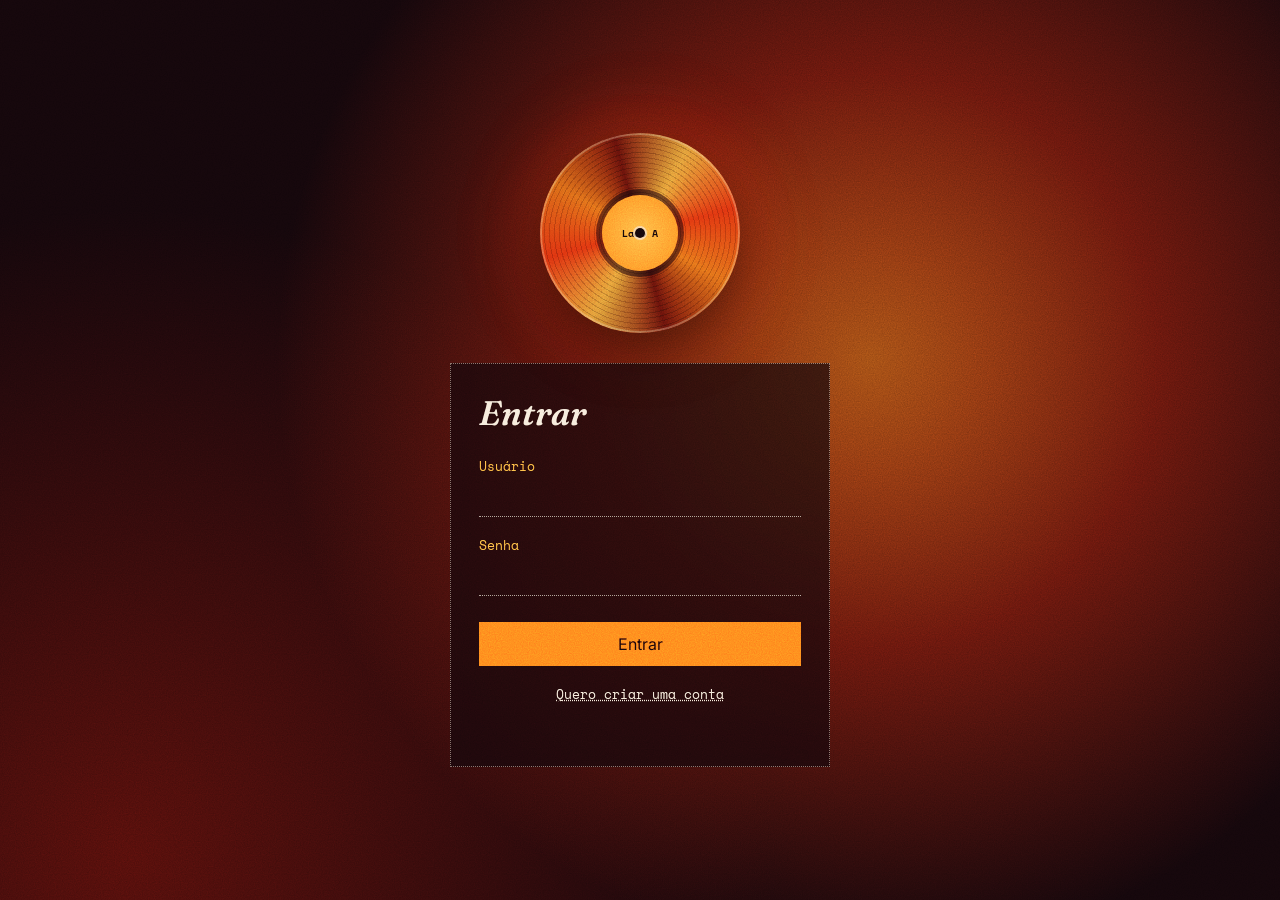
==== index.html @ de1c1eb5 "Add files via upload" ====
<!DOCTYPE html>
<html lang="pt-BR">
<head>
<meta charset="UTF-8">
<meta name="viewport" content="width=device-width, initial-scale=1">
<meta http-equiv="refresh" content="0; url=login.html">
<title>Entrar</title>
</head>
<body style="background:#12060a;color:#f6e9d6;font-family:sans-serif;text-align:center;padding:40px">
<a href="login.html" style="color:#ffb340">Entrar</a>
</body>
</html>
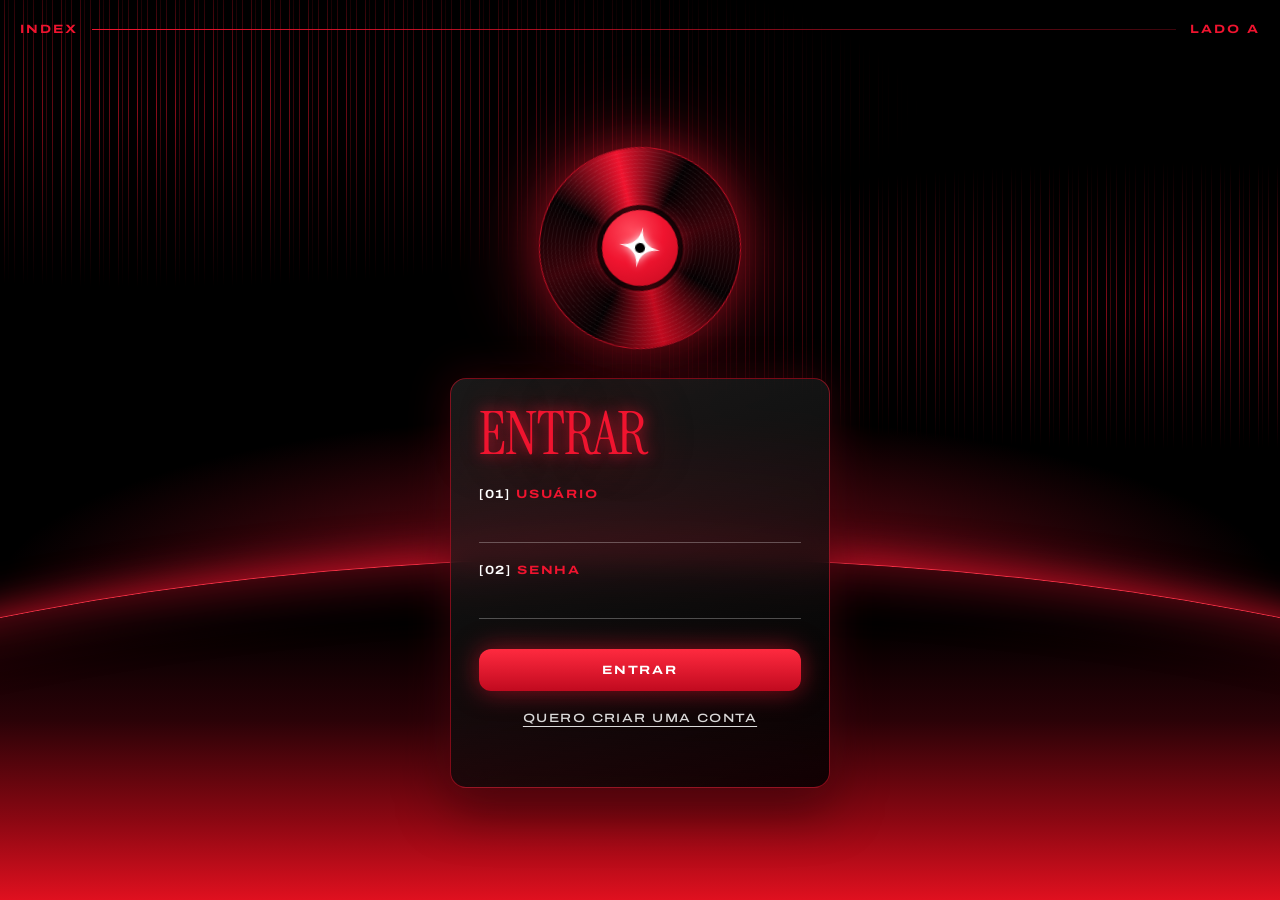
==== commit fcb49a5b: "Add files via upload" ====
--- a/index.html
+++ b/index.html
@@ -6,7 +6,7 @@
 <meta http-equiv="refresh" content="0; url=login.html">
 <title>Entrar</title>
 </head>
-<body style="background:#12060a;color:#f6e9d6;font-family:sans-serif;text-align:center;padding:40px">
-<a href="login.html" style="color:#ffb340">Entrar</a>
+<body style="background:#000;color:#fff;font-family:sans-serif;text-align:center;padding:40px">
+<a href="login.html" style="color:#f0142f">Entrar</a>
 </body>
 </html>
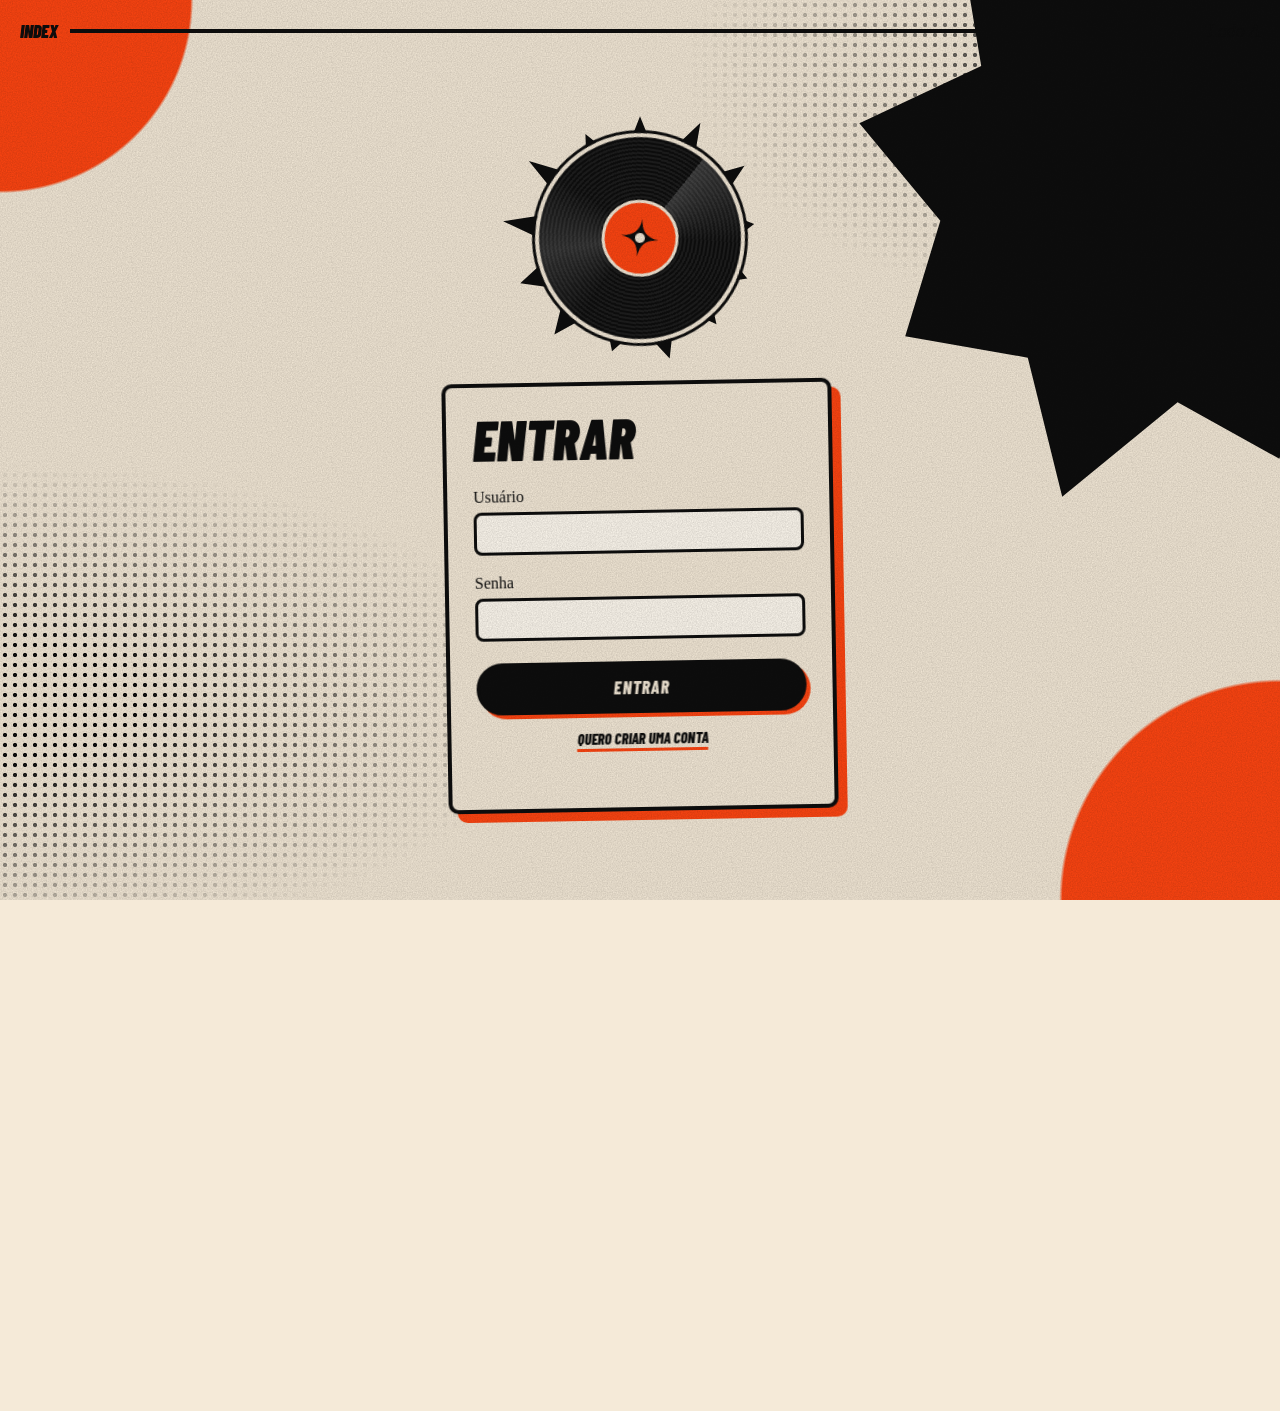
==== commit 6070a918: "Add files via upload" ====
--- a/index.html
+++ b/index.html
@@ -6,7 +6,7 @@
 <meta http-equiv="refresh" content="0; url=login.html">
 <title>Entrar</title>
 </head>
-<body style="background:#000;color:#fff;font-family:sans-serif;text-align:center;padding:40px">
-<a href="login.html" style="color:#f0142f">Entrar</a>
+<body style="background:#f5ead8;color:#0d0d0d;font-family:sans-serif;text-align:center;padding:40px">
+<a href="login.html" style="color:#ff4511">Entrar</a>
 </body>
 </html>
